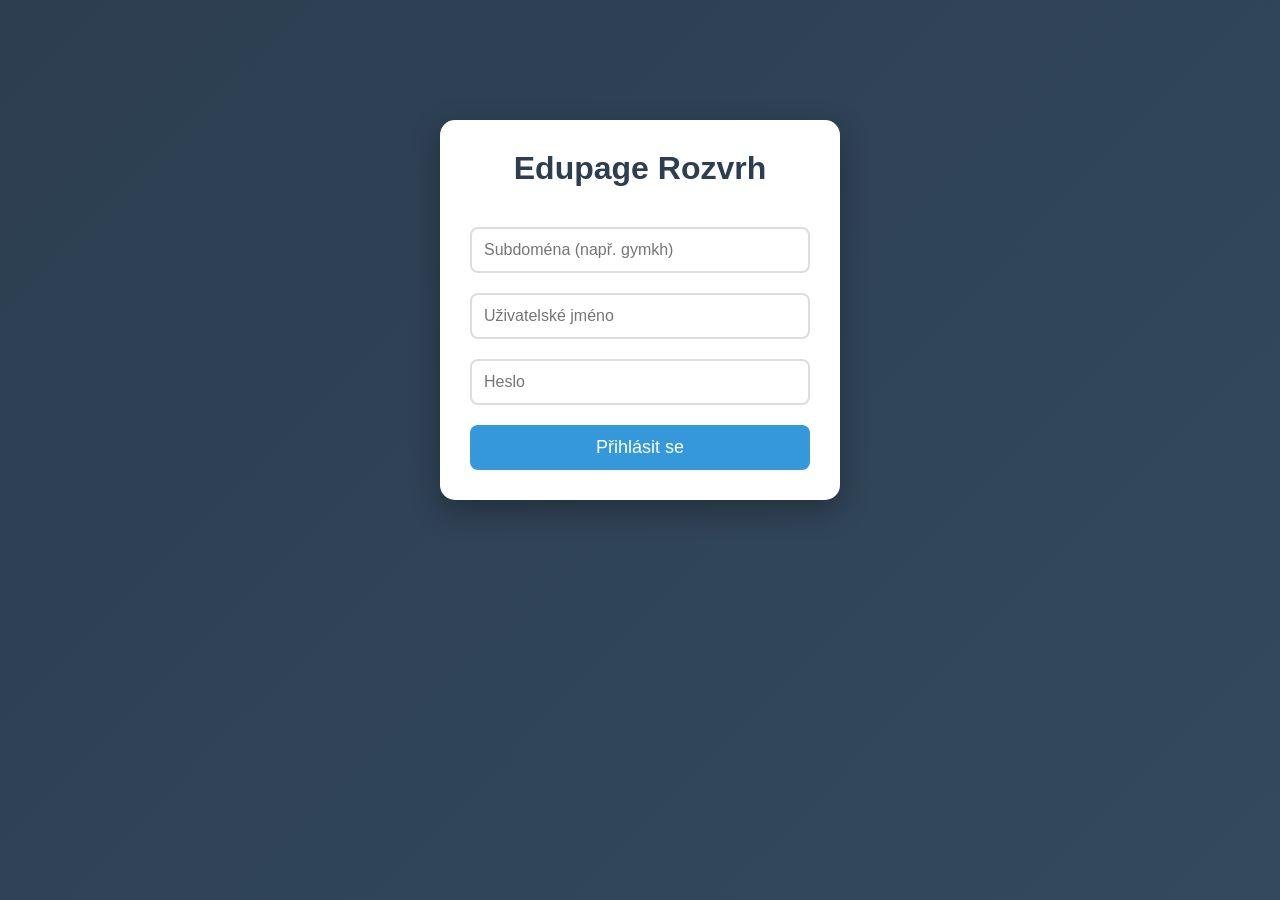
==== index.html @ d4b9e9af "Add files via upload" ====
<!DOCTYPE html>
<html lang="cs">
<head>
    <meta charset="UTF-8">
    <meta name="viewport" content="width=device-width, initial-scale=1.0">
    <title>Edupage Rozvrh</title>
    <style>
        * {
            margin: 0;
            padding: 0;
            box-sizing: border-box;
        }

        body {
            font-family: Arial, sans-serif;
            background: linear-gradient(135deg, #2c3e50, #34495e);
            min-height: 100vh;
            padding: 20px;
        }

        .container {
            max-width: 1200px;
            margin: 0 auto;
        }

        .login-box, .content {
            background: white;
            border-radius: 15px;
            padding: 30px;
            box-shadow: 0 10px 30px rgba(0,0,0,0.3);
        }

        .login-box {
            max-width: 400px;
            margin: 100px auto;
        }

        .login-box h1 {
            text-align: center;
            margin-bottom: 30px;
            color: #2c3e50;
        }

        input {
            width: 100%;
            padding: 12px;
            margin: 10px 0;
            border: 2px solid #ddd;
            border-radius: 8px;
            font-size: 16px;
        }

        button {
            width: 100%;
            padding: 12px;
            background: #3498db;
            color: white;
            border: none;
            border-radius: 8px;
            font-size: 18px;
            cursor: pointer;
            margin-top: 10px;
        }

        button:hover {
            background: #2980b9;
        }

        .header {
            background: white;
            padding: 20px;
            border-radius: 15px;
            margin-bottom: 20px;
            display: flex;
            justify-content: space-between;
            align-items: center;
        }

        .header h1 {
            color: #2c3e50;
        }

        .logout-btn {
            width: auto;
            padding: 10px 20px;
            background: #e74c3c;
        }

        .logout-btn:hover {
            background: #c0392b;
        }

        .lessons-container {
            background: #fff9e6;
            padding: 30px;
            border-radius: 15px;
            margin-bottom: 20px;
        }

        .lessons-grid {
            display: grid;
            grid-template-columns: repeat(auto-fit, minmax(120px, 1fr));
            gap: 15px;
            margin-top: 20px;
        }

        .lesson-box {
            background: white;
            border: 4px solid #000;
            border-radius: 10px;
            padding: 15px;
            text-align: center;
            cursor: pointer;
            transition: transform 0.2s;
        }

        .lesson-box:hover {
            transform: scale(1.05);
        }

        .lesson-number {
            font-size: 48px;
            font-weight: bold;
            color: #f39c12;
        }

        .lesson-name {
            font-size: 14px;
            color: #2c3e50;
            margin-top: 5px;
            font-weight: bold;
        }

        .lesson-room {
            font-size: 12px;
            color: #7f8c8d;
            margin-top: 3px;
        }

        .current-next {
            display: grid;
            grid-template-columns: 1fr 1fr;
            gap: 20px;
        }

        .current-box, .next-box {
            background: white;
            padding: 30px;
            border-radius: 15px;
            text-align: center;
        }

        .current-box {
            border: 4px solid #27ae60;
        }

        .next-box {
            border: 4px solid #3498db;
        }

        .current-box h2 {
            color: #27ae60;
        }

        .next-box h2 {
            color: #3498db;
        }

        .big-number {
            font-size: 80px;
            font-weight: bold;
            margin: 20px 0;
        }

        .current-box .big-number {
            color: #27ae60;
        }

        .next-box .big-number {
            color: #3498db;
        }

        .subject-name {
            font-size: 28px;
            font-weight: bold;
            color: #2c3e50;
            margin: 15px 0;
        }

        .subject-details {
            font-size: 16px;
            color: #7f8c8d;
            margin: 5px 0;
        }

        .hidden {
            display: none;
        }

        @media (max-width: 768px) {
            .current-next {
                grid-template-columns: 1fr;
            }
        }
    </style>
</head>
<body>
    <!-- Přihlášení -->
    <div id="loginBox" class="login-box">
        <h1>Edupage Rozvrh</h1>
        <input type="text" id="subdomain" placeholder="Subdoména (např. gymkh)">
        <input type="text" id="username" placeholder="Uživatelské jméno">
        <input type="password" id="password" placeholder="Heslo">
        <button onclick="login()">Přihlásit se</button>
    </div>

    <!-- Hlavní obsah -->
    <div id="content" class="container hidden">
        <div class="header">
            <div>
                <h1>Rozvrh hodin</h1>
                <p id="todayDate">DEN: </p>
            </div>
            <button class="logout-btn" onclick="logout()">Odhlásit se</button>
        </div>

        <div class="lessons-container">
            <h2>Hodiny</h2>
            <div class="lessons-grid" id="lessonsGrid"></div>
        </div>

        <div class="current-next">
            <div class="current-box">
                <h2>RN (Aktuální hodina)</h2>
                <div id="currentLesson"></div>
            </div>

            <div class="next-box">
                <h2>NEXT (Příští hodina)</h2>
                <div id="nextLesson"></div>
            </div>
        </div>
    </div>

    <script>
        // Simulovaná data - nahraď voláním API
        const mockData = {
            lessons: [
                { number: 1, subject: 'Matematika', room: 'A102', teacher: 'Mgr. Novák', time: '8:00-8:45' },
                { number: 2, subject: 'Čeština', room: 'B205', teacher: 'Mgr. Svobodová', time: '8:55-9:40' },
                { number: 3, subject: 'Angličtina', room: 'C101', teacher: 'Mgr. Smith', time: '9:50-10:35' },
                { number: 4, subject: 'Fyzika', room: 'F301', teacher: 'RNDr. Bílý', time: '10:45-11:30' },
                { number: 5, subject: 'Dějepis', room: 'D204', teacher: 'Mgr. Černá', time: '11:40-12:25' },
                { number: 6, subject: 'Tělocvik', room: 'Tělocvična', teacher: 'Mgr. Zelený', time: '12:35-13:20' },
                { number: 7, subject: 'Chemie', room: 'CH201', teacher: 'RNDr. Modrý', time: '13:30-14:15' },
                { number: 8, subject: '-', room: '-', teacher: '-', time: '14:25-15:10' }
            ],
            currentLessonIndex: 2, // Index 2 = 3. hodina
            nextLessonIndex: 3     // Index 3 = 4. hodina
        };

        function login() {
            const subdomain = document.getElementById('subdomain').value;
            const username = document.getElementById('username').value;
            const password = document.getElementById('password').value;

            if (!subdomain || !username || !password) {
                alert('Vyplň všechna pole!');
                return;
            }

            // Zde by bylo volání na Python API:
            // fetch('https://zacek.dev/api/edupage/login', {
            //     method: 'POST',
            //     headers: { 'Content-Type': 'application/json' },
            //     body: JSON.stringify({ subdomain, username, password })
            // })
            // .then(res => res.json())
            // .then(data => {
            //     if (data.success) {
            //         showContent(data);
            //     }
            // });

            // Simulace přihlášení
            setTimeout(() => {
                showContent(mockData);
            }, 500);
        }

        function showContent(data) {
            document.getElementById('loginBox').classList.add('hidden');
            document.getElementById('content').classList.remove('hidden');

            // Dnešní datum
            const today = new Date().toLocaleDateString('cs-CZ', { 
                weekday: 'long', 
                year: 'numeric', 
                month: 'long', 
                day: 'numeric' 
            });
            document.getElementById('todayDate').textContent = 'DEN: ' + today;

            // Vykreslení hodin
            const grid = document.getElementById('lessonsGrid');
            grid.innerHTML = '';
            data.lessons.forEach(lesson => {
                const box = document.createElement('div');
                box.className = 'lesson-box';
                box.innerHTML = `
                    <div class="lesson-number">${lesson.number}</div>
                    <div class="lesson-name">${lesson.subject}</div>
                    <div class="lesson-room">${lesson.room}</div>
                `;
                grid.appendChild(box);
            });

            // Aktuální hodina
            const current = data.lessons[data.currentLessonIndex];
            document.getElementById('currentLesson').innerHTML = `
                <div class="big-number">${current.number}</div>
                <div class="subject-name">${current.subject}</div>
                <div class="subject-details">${current.teacher}</div>
                <div class="subject-details">Učebna: ${current.room}</div>
                <div class="subject-details">${current.time}</div>
            `;

            // Příští hodina
            const next = data.lessons[data.nextLessonIndex];
            document.getElementById('nextLesson').innerHTML = `
                <div class="big-number">${next.number}</div>
                <div class="subject-name">${next.subject}</div>
                <div class="subject-details">${next.teacher}</div>
                <div class="subject-details">Učebna: ${next.room}</div>
                <div class="subject-details">${next.time}</div>
            `;
        }

        function logout() {
            document.getElementById('loginBox').classList.remove('hidden');
            document.getElementById('content').classList.add('hidden');
            document.getElementById('subdomain').value = '';
            document.getElementById('username').value = '';
            document.getElementById('password').value = '';
        }
    </script>
</body>
</html>
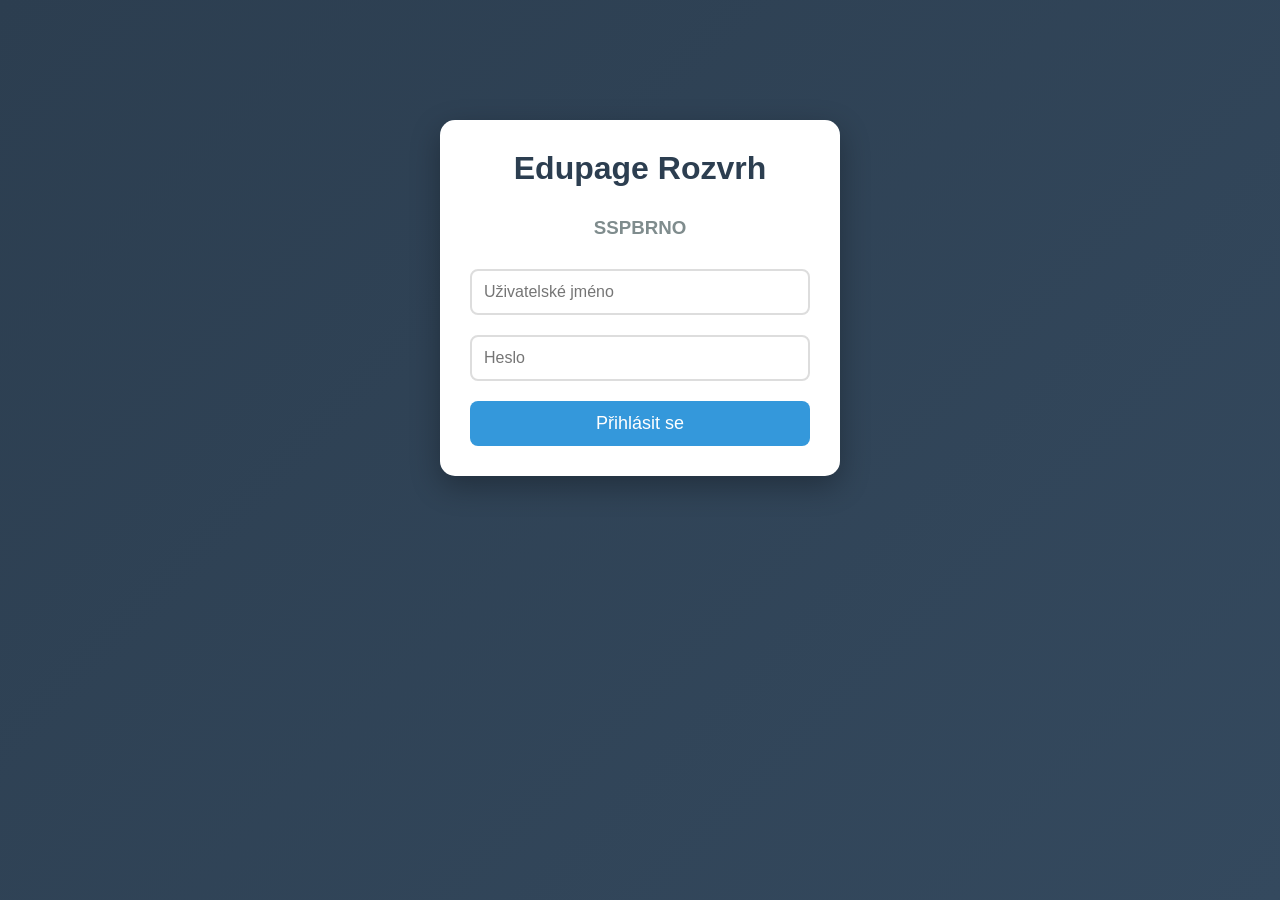
==== commit 75efb7a0: "Add files via upload" ====
--- a/index.html
+++ b/index.html
@@ -208,7 +208,7 @@
     <!-- Přihlášení -->
     <div id="loginBox" class="login-box">
         <h1>Edupage Rozvrh</h1>
-        <input type="text" id="subdomain" placeholder="Subdoména (např. gymkh)">
+        <h3 style="text-align: center; color: #7f8c8d; margin-bottom: 20px;">SSPBRNO</h3>
         <input type="text" id="username" placeholder="Uživatelské jméno">
         <input type="password" id="password" placeholder="Heslo">
         <button onclick="login()">Přihlásit se</button>
@@ -260,11 +260,11 @@
         };
 
         function login() {
-            const subdomain = document.getElementById('subdomain').value;
+            const subdomain = 'sspbrno';
             const username = document.getElementById('username').value;
             const password = document.getElementById('password').value;
 
-            if (!subdomain || !username || !password) {
+            if (!username || !password) {
                 alert('Vyplň všechna pole!');
                 return;
             }
@@ -339,7 +339,6 @@
         function logout() {
             document.getElementById('loginBox').classList.remove('hidden');
             document.getElementById('content').classList.add('hidden');
-            document.getElementById('subdomain').value = '';
             document.getElementById('username').value = '';
             document.getElementById('password').value = '';
         }
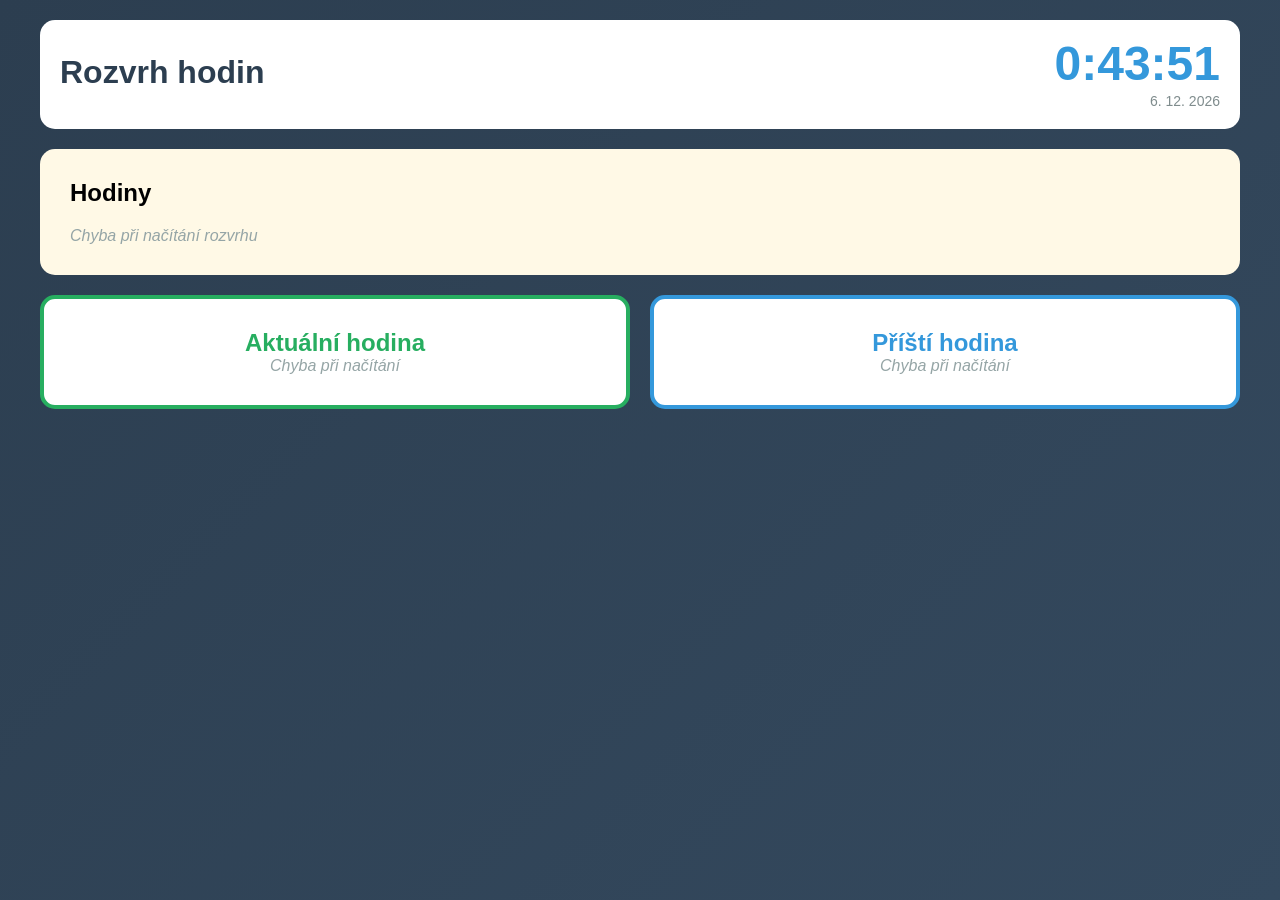
==== commit e4181b04: "Add files via upload" ====
--- a/index.html
+++ b/index.html
@@ -23,49 +23,6 @@
             margin: 0 auto;
         }
 
-        .login-box, .content {
-            background: white;
-            border-radius: 15px;
-            padding: 30px;
-            box-shadow: 0 10px 30px rgba(0,0,0,0.3);
-        }
-
-        .login-box {
-            max-width: 400px;
-            margin: 100px auto;
-        }
-
-        .login-box h1 {
-            text-align: center;
-            margin-bottom: 30px;
-            color: #2c3e50;
-        }
-
-        input {
-            width: 100%;
-            padding: 12px;
-            margin: 10px 0;
-            border: 2px solid #ddd;
-            border-radius: 8px;
-            font-size: 16px;
-        }
-
-        button {
-            width: 100%;
-            padding: 12px;
-            background: #3498db;
-            color: white;
-            border: none;
-            border-radius: 8px;
-            font-size: 18px;
-            cursor: pointer;
-            margin-top: 10px;
-        }
-
-        button:hover {
-            background: #2980b9;
-        }
-
         .header {
             background: white;
             padding: 20px;
@@ -76,18 +33,31 @@
             align-items: center;
         }
 
-        .header h1 {
+        .header-left h1 {
             color: #2c3e50;
-        }
-
-        .logout-btn {
-            width: auto;
-            padding: 10px 20px;
-            background: #e74c3c;
-        }
-
-        .logout-btn:hover {
-            background: #c0392b;
+            margin-bottom: 5px;
+        }
+
+        .header-left p {
+            color: #7f8c8d;
+            font-size: 16px;
+        }
+
+        .header-right {
+            text-align: right;
+        }
+
+        .current-time {
+            font-size: 48px;
+            font-weight: bold;
+            color: #3498db;
+            line-height: 1;
+        }
+
+        .current-date-small {
+            font-size: 14px;
+            color: #7f8c8d;
+            margin-top: 5px;
         }
 
         .lessons-container {
@@ -118,6 +88,16 @@
             transform: scale(1.05);
         }
 
+        .lesson-box.current {
+            border-color: #27ae60;
+            background: #e8f8f5;
+        }
+
+        .lesson-box.next {
+            border-color: #3498db;
+            background: #ebf5fb;
+        }
+
         .lesson-number {
             font-size: 48px;
             font-weight: bold;
@@ -193,120 +173,173 @@
             margin: 5px 0;
         }
 
-        .hidden {
-            display: none;
+        .no-lesson {
+            color: #95a5a6;
+            font-style: italic;
+        }
+
+        .loading {
+            text-align: center;
+            padding: 20px;
+            color: #7f8c8d;
         }
 
         @media (max-width: 768px) {
             .current-next {
                 grid-template-columns: 1fr;
             }
+            .header {
+                flex-direction: column;
+                text-align: center;
+            }
+            .header-right {
+                margin-top: 15px;
+                text-align: center;
+            }
         }
     </style>
 </head>
 <body>
-    <!-- Přihlášení -->
-    <div id="loginBox" class="login-box">
-        <h1>Edupage Rozvrh</h1>
-        <h3 style="text-align: center; color: #7f8c8d; margin-bottom: 20px;">SSPBRNO</h3>
-        <input type="text" id="username" placeholder="Uživatelské jméno">
-        <input type="password" id="password" placeholder="Heslo">
-        <button onclick="login()">Přihlásit se</button>
-    </div>
-
-    <!-- Hlavní obsah -->
-    <div id="content" class="container hidden">
+    <div id="content" class="container">
         <div class="header">
-            <div>
+            <div class="header-left">
                 <h1>Rozvrh hodin</h1>
-                <p id="todayDate">DEN: </p>
-            </div>
-            <button class="logout-btn" onclick="logout()">Odhlásit se</button>
+                <p id="todayDate"></p>
+            </div>
+            <div class="header-right">
+                <div class="current-time" id="currentTime">00:00:00</div>
+                <div class="current-date-small" id="currentDateSmall"></div>
+            </div>
         </div>
 
         <div class="lessons-container">
             <h2>Hodiny</h2>
-            <div class="lessons-grid" id="lessonsGrid"></div>
+            <div class="lessons-grid" id="lessonsGrid">
+                <div class="loading">Načítání rozvrhu...</div>
+            </div>
         </div>
 
         <div class="current-next">
             <div class="current-box">
-                <h2>RN (Aktuální hodina)</h2>
-                <div id="currentLesson"></div>
+                <h2>Aktuální hodina</h2>
+                <div id="currentLesson">
+                    <div class="loading">Načítání...</div>
+                </div>
             </div>
 
             <div class="next-box">
-                <h2>NEXT (Příští hodina)</h2>
-                <div id="nextLesson"></div>
+                <h2>Příští hodina</h2>
+                <div id="nextLesson">
+                    <div class="loading">Načítání...</div>
+                </div>
             </div>
         </div>
     </div>
 
     <script>
-        // Simulovaná data - nahraď voláním API
-        const mockData = {
-            lessons: [
-                { number: 1, subject: 'Matematika', room: 'A102', teacher: 'Mgr. Novák', time: '8:00-8:45' },
-                { number: 2, subject: 'Čeština', room: 'B205', teacher: 'Mgr. Svobodová', time: '8:55-9:40' },
-                { number: 3, subject: 'Angličtina', room: 'C101', teacher: 'Mgr. Smith', time: '9:50-10:35' },
-                { number: 4, subject: 'Fyzika', room: 'F301', teacher: 'RNDr. Bílý', time: '10:45-11:30' },
-                { number: 5, subject: 'Dějepis', room: 'D204', teacher: 'Mgr. Černá', time: '11:40-12:25' },
-                { number: 6, subject: 'Tělocvik', room: 'Tělocvična', teacher: 'Mgr. Zelený', time: '12:35-13:20' },
-                { number: 7, subject: 'Chemie', room: 'CH201', teacher: 'RNDr. Modrý', time: '13:30-14:15' },
-                { number: 8, subject: '-', room: '-', teacher: '-', time: '14:25-15:10' }
-            ],
-            currentLessonIndex: 2, // Index 2 = 3. hodina
-            nextLessonIndex: 3     // Index 3 = 4. hodina
-        };
-
-        function login() {
-            const subdomain = 'sspbrno';
-            const username = document.getElementById('username').value;
-            const password = document.getElementById('password').value;
-
-            if (!username || !password) {
-                alert('Vyplň všechna pole!');
-                return;
-            }
-
-            // Zde by bylo volání na Python API:
-            // fetch('https://zacek.dev/api/edupage/login', {
-            //     method: 'POST',
-            //     headers: { 'Content-Type': 'application/json' },
-            //     body: JSON.stringify({ subdomain, username, password })
-            // })
-            // .then(res => res.json())
-            // .then(data => {
-            //     if (data.success) {
-            //         showContent(data);
-            //     }
-            // });
-
-            // Simulace přihlášení
-            setTimeout(() => {
-                showContent(mockData);
-            }, 500);
-        }
-
-        function showContent(data) {
-            document.getElementById('loginBox').classList.add('hidden');
-            document.getElementById('content').classList.remove('hidden');
-
-            // Dnešní datum
-            const today = new Date().toLocaleDateString('cs-CZ', { 
+        // Globální proměnná pro rozvrh načtený z API
+        let weekSchedule = {};
+
+        // Načtení rozvrhu z API
+        async function loadSchedule() {
+            try {
+                const response = await fetch('/api/rozvrh');
+                if (!response.ok) {
+                    throw new Error('Chyba při načítání rozvrhu');
+                }
+                weekSchedule = await response.json();
+                console.log('Rozvrh načten:', weekSchedule);
+                showContent();
+            } catch (error) {
+                console.error('Chyba:', error);
+                document.getElementById('lessonsGrid').innerHTML = 
+                    '<p class="no-lesson">Chyba při načítání rozvrhu</p>';
+                document.getElementById('currentLesson').innerHTML = 
+                    '<p class="no-lesson">Chyba při načítání</p>';
+                document.getElementById('nextLesson').innerHTML = 
+                    '<p class="no-lesson">Chyba při načítání</p>';
+            }
+        }
+
+        function parseTime(timeStr) {
+            const [hours, minutes] = timeStr.split(':').map(Number);
+            return hours * 60 + minutes;
+        }
+
+        function getCurrentAndNextLesson(lessons) {
+            const now = new Date();
+            const currentMinutes = now.getHours() * 60 + now.getMinutes();
+
+            let currentIndex = -1;
+            let nextIndex = -1;
+
+            for (let i = 0; i < lessons.length; i++) {
+                const [startTime, endTime] = lessons[i].time.split('-');
+                const startMinutes = parseTime(startTime);
+                const endMinutes = parseTime(endTime);
+
+                if (currentMinutes >= startMinutes && currentMinutes < endMinutes) {
+                    currentIndex = i;
+                    nextIndex = i + 1 < lessons.length ? i + 1 : -1;
+                    break;
+                } else if (currentMinutes < startMinutes) {
+                    nextIndex = i;
+                    break;
+                }
+            }
+
+            return { currentIndex, nextIndex };
+        }
+
+        function updateClock() {
+            const now = new Date();
+            const timeStr = now.toLocaleTimeString('cs-CZ');
+            const dateStr = now.toLocaleDateString('cs-CZ', { 
+                day: 'numeric',
+                month: 'numeric',
+                year: 'numeric'
+            });
+
+            document.getElementById('currentTime').textContent = timeStr;
+            document.getElementById('currentDateSmall').textContent = dateStr;
+        }
+
+        function showContent() {
+            const now = new Date();
+            const dayOfWeek = now.getDay();
+            
+            const today = now.toLocaleDateString('cs-CZ', { 
                 weekday: 'long', 
                 year: 'numeric', 
                 month: 'long', 
                 day: 'numeric' 
             });
-            document.getElementById('todayDate').textContent = 'DEN: ' + today;
-
-            // Vykreslení hodin
+            document.getElementById('todayDate').textContent = today;
+
+            // Získání rozvrhu pro aktuální den
+            const lessons = weekSchedule[dayOfWeek] || [];
+
+            if (lessons.length === 0) {
+                document.getElementById('lessonsGrid').innerHTML = 
+                    '<p class="no-lesson">Dnes nejsou žádné hodiny</p>';
+                document.getElementById('currentLesson').innerHTML = 
+                    '<p class="no-lesson">Žádná hodina</p>';
+                document.getElementById('nextLesson').innerHTML = 
+                    '<p class="no-lesson">Žádná hodina</p>';
+                return;
+            }
+
+            const { currentIndex, nextIndex } = getCurrentAndNextLesson(lessons);
+
+            // Zobrazení všech hodin
             const grid = document.getElementById('lessonsGrid');
             grid.innerHTML = '';
-            data.lessons.forEach(lesson => {
+            lessons.forEach((lesson, index) => {
                 const box = document.createElement('div');
                 box.className = 'lesson-box';
+                if (index === currentIndex) box.classList.add('current');
+                if (index === nextIndex) box.classList.add('next');
+                
                 box.innerHTML = `
                     <div class="lesson-number">${lesson.number}</div>
                     <div class="lesson-name">${lesson.subject}</div>
@@ -316,32 +349,42 @@
             });
 
             // Aktuální hodina
-            const current = data.lessons[data.currentLessonIndex];
-            document.getElementById('currentLesson').innerHTML = `
-                <div class="big-number">${current.number}</div>
-                <div class="subject-name">${current.subject}</div>
-                <div class="subject-details">${current.teacher}</div>
-                <div class="subject-details">Učebna: ${current.room}</div>
-                <div class="subject-details">${current.time}</div>
-            `;
+            if (currentIndex >= 0) {
+                const current = lessons[currentIndex];
+                document.getElementById('currentLesson').innerHTML = `
+                    <div class="big-number">${current.number}</div>
+                    <div class="subject-name">${current.subject}</div>
+                    <div class="subject-details">${current.teacher}</div>
+                    <div class="subject-details">Učebna: ${current.room}</div>
+                    <div class="subject-details">${current.time}</div>
+                `;
+            } else {
+                document.getElementById('currentLesson').innerHTML = 
+                    '<p class="no-lesson">Žádná probíhající hodina</p>';
+            }
 
             // Příští hodina
-            const next = data.lessons[data.nextLessonIndex];
-            document.getElementById('nextLesson').innerHTML = `
-                <div class="big-number">${next.number}</div>
-                <div class="subject-name">${next.subject}</div>
-                <div class="subject-details">${next.teacher}</div>
-                <div class="subject-details">Učebna: ${next.room}</div>
-                <div class="subject-details">${next.time}</div>
-            `;
-        }
-
-        function logout() {
-            document.getElementById('loginBox').classList.remove('hidden');
-            document.getElementById('content').classList.add('hidden');
-            document.getElementById('username').value = '';
-            document.getElementById('password').value = '';
-        }
+            if (nextIndex >= 0) {
+                const next = lessons[nextIndex];
+                document.getElementById('nextLesson').innerHTML = `
+                    <div class="big-number">${next.number}</div>
+                    <div class="subject-name">${next.subject}</div>
+                    <div class="subject-details">${next.teacher}</div>
+                    <div class="subject-details">Učebna: ${next.room}</div>
+                    <div class="subject-details">${next.time}</div>
+                `;
+            } else {
+                document.getElementById('nextLesson').innerHTML = 
+                    '<p class="no-lesson">Žádná další hodina</p>';
+            }
+        }
+
+        // Inicializace
+        updateClock();
+        loadSchedule();
+        
+        setInterval(updateClock, 1000);
+        setInterval(showContent, 60000);
     </script>
 </body>
 </html>
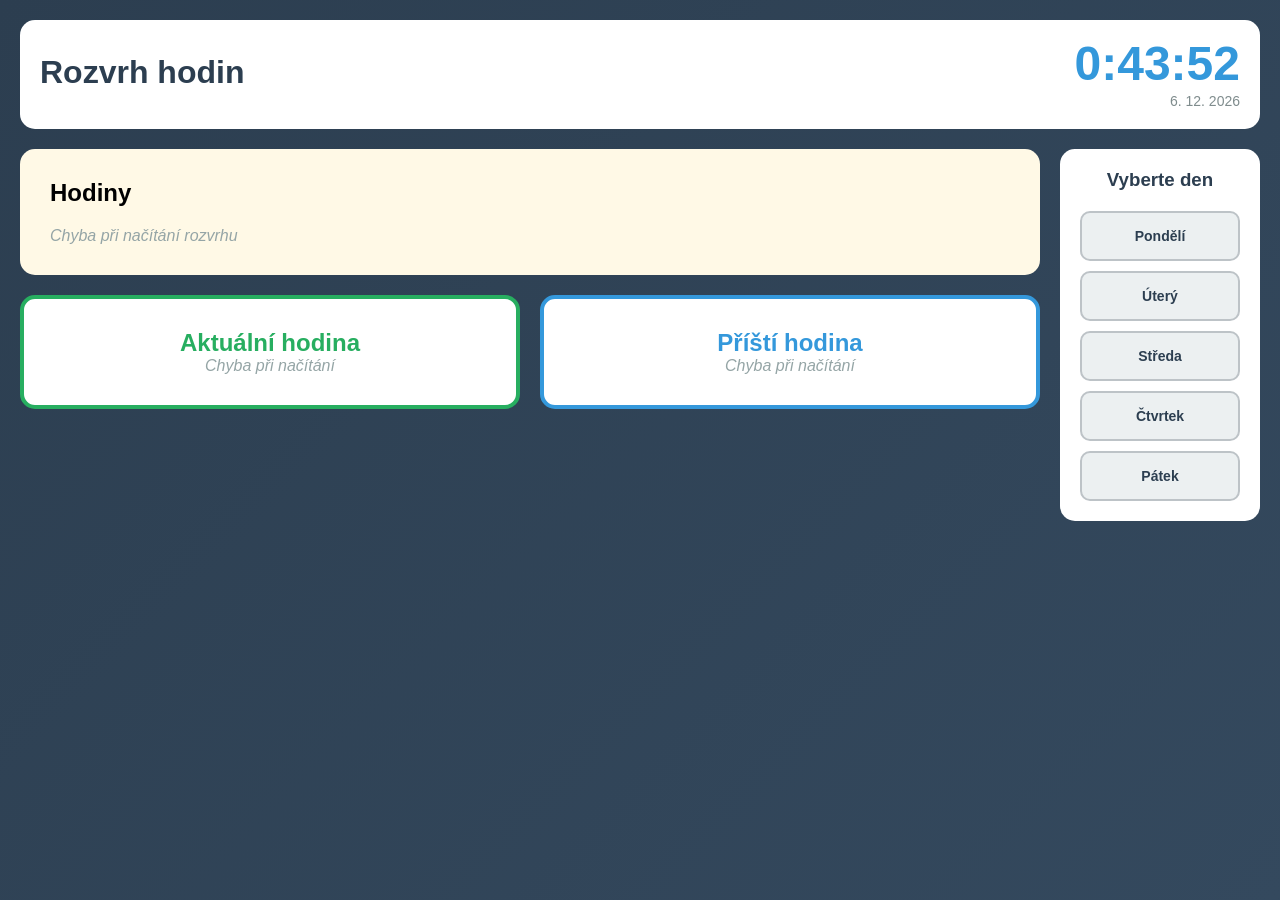
==== commit fcdd6a6e: "Add files via upload" ====
--- a/index.html
+++ b/index.html
@@ -19,7 +19,7 @@
         }
 
         .container {
-            max-width: 1200px;
+            max-width: 1400px;
             margin: 0 auto;
         }
 
@@ -60,11 +60,22 @@
             margin-top: 5px;
         }
 
+        .main-content {
+            display: grid;
+            grid-template-columns: 1fr 200px;
+            gap: 20px;
+        }
+
+        .left-column {
+            display: flex;
+            flex-direction: column;
+            gap: 20px;
+        }
+
         .lessons-container {
             background: #fff9e6;
             padding: 30px;
             border-radius: 15px;
-            margin-bottom: 20px;
         }
 
         .lessons-grid {
@@ -182,6 +193,64 @@
             text-align: center;
             padding: 20px;
             color: #7f8c8d;
+        }
+
+        .day-selector {
+            background: white;
+            padding: 20px;
+            border-radius: 15px;
+            display: flex;
+            flex-direction: column;
+            gap: 10px;
+        }
+
+        .day-selector h3 {
+            color: #2c3e50;
+            margin-bottom: 10px;
+            text-align: center;
+        }
+
+        .day-button {
+            background: #ecf0f1;
+            border: 2px solid #bdc3c7;
+            border-radius: 10px;
+            padding: 15px;
+            font-size: 14px;
+            font-weight: bold;
+            color: #2c3e50;
+            cursor: pointer;
+            transition: all 0.2s;
+            text-align: center;
+        }
+
+        .day-button:hover {
+            background: #d5dbdb;
+            transform: scale(1.02);
+        }
+
+        .day-button.active {
+            background: #3498db;
+            color: white;
+            border-color: #2980b9;
+        }
+
+        .day-button.today {
+            border-color: #27ae60;
+            border-width: 3px;
+        }
+
+        @media (max-width: 968px) {
+            .main-content {
+                grid-template-columns: 1fr;
+            }
+            .day-selector {
+                flex-direction: row;
+                flex-wrap: wrap;
+            }
+            .day-button {
+                flex: 1;
+                min-width: 100px;
+            }
         }
 
         @media (max-width: 768px) {
@@ -212,35 +281,48 @@
             </div>
         </div>
 
-        <div class="lessons-container">
-            <h2>Hodiny</h2>
-            <div class="lessons-grid" id="lessonsGrid">
-                <div class="loading">Načítání rozvrhu...</div>
-            </div>
-        </div>
-
-        <div class="current-next">
-            <div class="current-box">
-                <h2>Aktuální hodina</h2>
-                <div id="currentLesson">
-                    <div class="loading">Načítání...</div>
+        <div class="main-content">
+            <div class="left-column">
+                <div class="lessons-container">
+                    <h2>Hodiny</h2>
+                    <div class="lessons-grid" id="lessonsGrid">
+                        <div class="loading">Načítání rozvrhu...</div>
+                    </div>
+                </div>
+
+                <div class="current-next">
+                    <div class="current-box">
+                        <h2>Aktuální hodina</h2>
+                        <div id="currentLesson">
+                            <div class="loading">Načítání...</div>
+                        </div>
+                    </div>
+
+                    <div class="next-box">
+                        <h2>Příští hodina</h2>
+                        <div id="nextLesson">
+                            <div class="loading">Načítání...</div>
+                        </div>
+                    </div>
                 </div>
             </div>
 
-            <div class="next-box">
-                <h2>Příští hodina</h2>
-                <div id="nextLesson">
-                    <div class="loading">Načítání...</div>
-                </div>
+            <div class="day-selector">
+                <h3>Vyberte den</h3>
+                <button class="day-button" data-day="1">Pondělí</button>
+                <button class="day-button" data-day="2">Úterý</button>
+                <button class="day-button" data-day="3">Středa</button>
+                <button class="day-button" data-day="4">Čtvrtek</button>
+                <button class="day-button" data-day="5">Pátek</button>
             </div>
         </div>
     </div>
 
     <script>
-        // Globální proměnná pro rozvrh načtený z API
         let weekSchedule = {};
-
-        // Načtení rozvrhu z API
+        let selectedDay = new Date().getDay(); // dneska
+
+        // API
         async function loadSchedule() {
             try {
                 const response = await fetch('/api/rozvrh');
@@ -249,6 +331,7 @@
                 }
                 weekSchedule = await response.json();
                 console.log('Rozvrh načten:', weekSchedule);
+                initDayButtons();
                 showContent();
             } catch (error) {
                 console.error('Chyba:', error);
@@ -261,6 +344,39 @@
             }
         }
 
+        function initDayButtons() {
+            const buttons = document.querySelectorAll('.day-button');
+            const today = new Date().getDay();
+            
+            buttons.forEach(button => {
+                const day = parseInt(button.dataset.day);
+                
+                if (day === today) {
+                    button.classList.add('today');
+                }
+                
+                button.addEventListener('click', () => {
+                    selectedDay = day;
+                    updateActiveButton();
+                    showContent();
+                });
+            });
+            
+            updateActiveButton();
+        }
+
+        function updateActiveButton() {
+            const buttons = document.querySelectorAll('.day-button');
+            buttons.forEach(button => {
+                const day = parseInt(button.dataset.day);
+                if (day === selectedDay) {
+                    button.classList.add('active');
+                } else {
+                    button.classList.remove('active');
+                }
+            });
+        }
+
         function parseTime(timeStr) {
             const [hours, minutes] = timeStr.split(':').map(Number);
             return hours * 60 + minutes;
@@ -306,32 +422,46 @@
 
         function showContent() {
             const now = new Date();
-            const dayOfWeek = now.getDay();
+            const realDayOfWeek = now.getDay();
             
+            const dayNames = ['neděle', 'pondělí', 'úterý', 'středa', 'čtvrtek', 'pátek', 'sobota'];
+            const selectedDayName = dayNames[selectedDay];
+            
+            // vyber si
             const today = now.toLocaleDateString('cs-CZ', { 
-                weekday: 'long', 
                 year: 'numeric', 
                 month: 'long', 
                 day: 'numeric' 
             });
-            document.getElementById('todayDate').textContent = today;
-
-            // Získání rozvrhu pro aktuální den
-            const lessons = weekSchedule[dayOfWeek] || [];
+            
+            if (selectedDay === realDayOfWeek) {
+                document.getElementById('todayDate').textContent = `${selectedDayName} - dnes`;
+            } else {
+                document.getElementById('todayDate').textContent = `${selectedDayName.charAt(0).toUpperCase() + selectedDayName.slice(1)}`;
+            }
+
+            // denni rozvrh
+            const lessons = weekSchedule[selectedDay] || [];
 
             if (lessons.length === 0) {
                 document.getElementById('lessonsGrid').innerHTML = 
-                    '<p class="no-lesson">Dnes nejsou žádné hodiny</p>';
+                    '<p class="no-lesson">Tento den nejsou žádné hodiny</p>';
                 document.getElementById('currentLesson').innerHTML = 
                     '<p class="no-lesson">Žádná hodina</p>';
                 document.getElementById('nextLesson').innerHTML = 
                     '<p class="no-lesson">Žádná hodina</p>';
                 return;
             }
-
-            const { currentIndex, nextIndex } = getCurrentAndNextLesson(lessons);
-
-            // Zobrazení všech hodin
+            let currentIndex = -1;
+            let nextIndex = -1;
+            
+            if (selectedDay === realDayOfWeek) {
+                const result = getCurrentAndNextLesson(lessons);
+                currentIndex = result.currentIndex;
+                nextIndex = result.nextIndex;
+            }
+
+            // Všechny hodiny
             const grid = document.getElementById('lessonsGrid');
             grid.innerHTML = '';
             lessons.forEach((lesson, index) => {
@@ -348,8 +478,8 @@
                 grid.appendChild(box);
             });
 
-            // Aktuální hodina
-            if (currentIndex >= 0) {
+            // RN
+            if (selectedDay === realDayOfWeek && currentIndex >= 0) {
                 const current = lessons[currentIndex];
                 document.getElementById('currentLesson').innerHTML = `
                     <div class="big-number">${current.number}</div>
@@ -363,8 +493,8 @@
                     '<p class="no-lesson">Žádná probíhající hodina</p>';
             }
 
-            // Příští hodina
-            if (nextIndex >= 0) {
+            // next
+            if (selectedDay === realDayOfWeek && nextIndex >= 0) {
                 const next = lessons[nextIndex];
                 document.getElementById('nextLesson').innerHTML = `
                     <div class="big-number">${next.number}</div>
@@ -379,7 +509,6 @@
             }
         }
 
-        // Inicializace
         updateClock();
         loadSchedule();
         
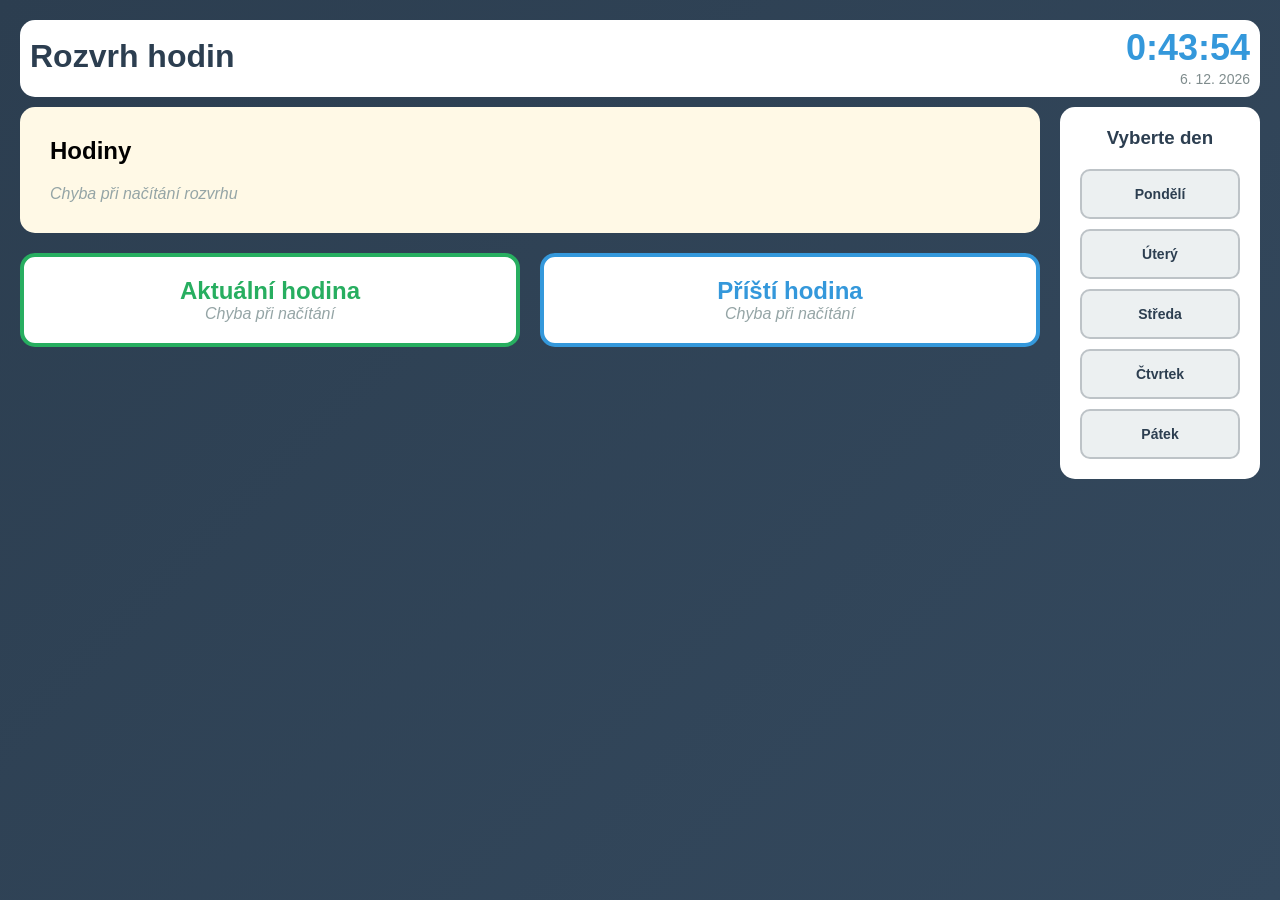
==== commit af115135: "Add files via upload" ====
--- a/index.html
+++ b/index.html
@@ -25,9 +25,10 @@
 
         .header {
             background: white;
-            padding: 20px;
+            padding: 10px;
             border-radius: 15px;
-            margin-bottom: 20px;
+            margin-top: 0px;
+            margin-bottom: 10px;
             display: flex;
             justify-content: space-between;
             align-items: center;
@@ -48,7 +49,7 @@
         }
 
         .current-time {
-            font-size: 48px;
+            font-size: 36px;
             font-weight: bold;
             color: #3498db;
             line-height: 1;
@@ -136,7 +137,7 @@
 
         .current-box, .next-box {
             background: white;
-            padding: 30px;
+            padding: 20px;
             border-radius: 15px;
             text-align: center;
         }
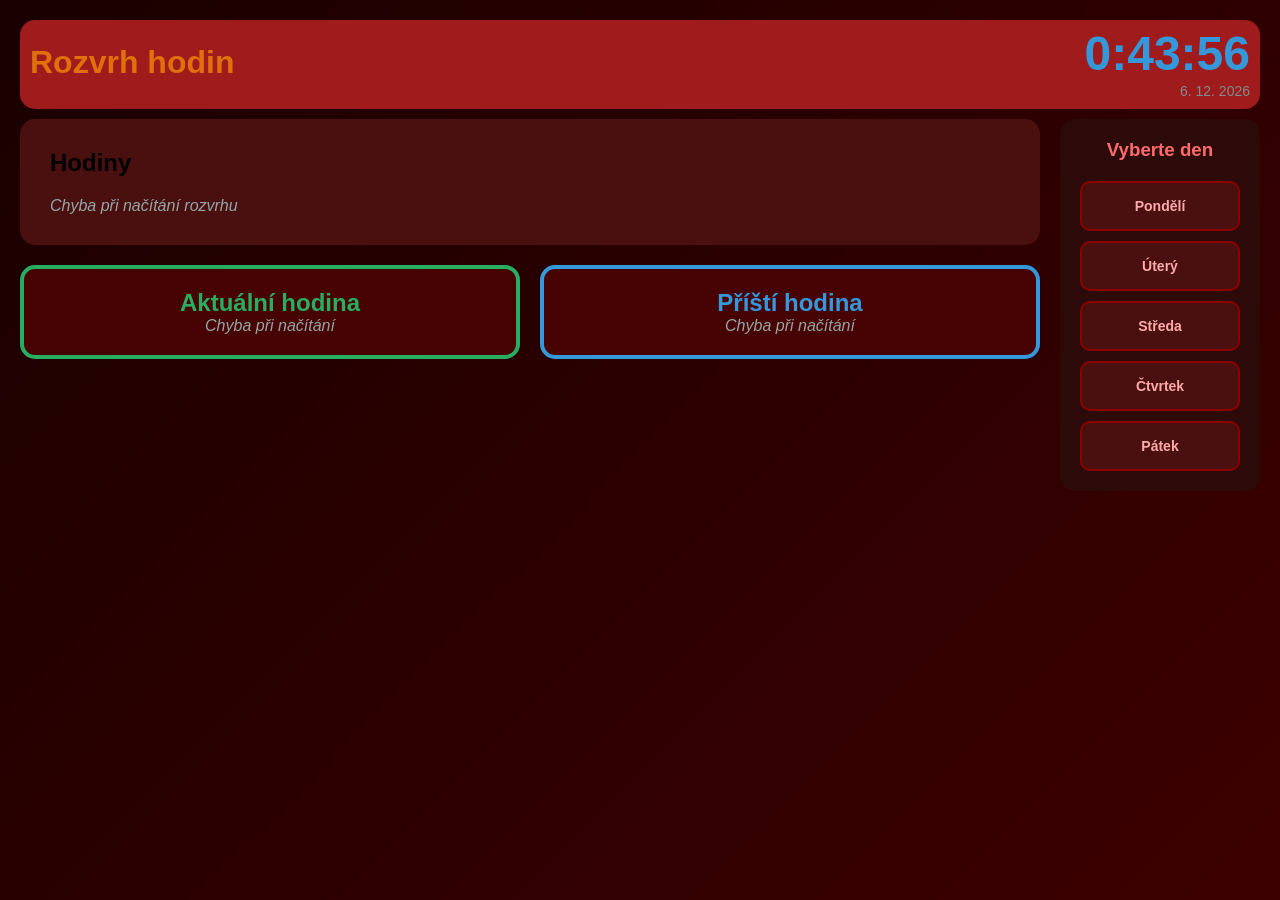
==== commit fcd6e2e9: "Add files via upload" ====
--- a/index.html
+++ b/index.html
@@ -13,7 +13,7 @@
 
         body {
             font-family: Arial, sans-serif;
-            background: linear-gradient(135deg, #2c3e50, #34495e);
+            background: linear-gradient(135deg, #1a0000, #3d0000);
             min-height: 100vh;
             padding: 20px;
         }
@@ -24,10 +24,9 @@
         }
 
         .header {
-            background: white;
+            background: rgb(160, 27, 27);
             padding: 10px;
             border-radius: 15px;
-            margin-top: 0px;
             margin-bottom: 10px;
             display: flex;
             justify-content: space-between;
@@ -35,7 +34,7 @@
         }
 
         .header-left h1 {
-            color: #2c3e50;
+            color: #e06f0c;
             margin-bottom: 5px;
         }
 
@@ -49,7 +48,7 @@
         }
 
         .current-time {
-            font-size: 36px;
+            font-size: 48px;
             font-weight: bold;
             color: #3498db;
             line-height: 1;
@@ -74,7 +73,7 @@
         }
 
         .lessons-container {
-            background: #fff9e6;
+            background: #4a1010;
             padding: 30px;
             border-radius: 15px;
         }
@@ -87,8 +86,8 @@
         }
 
         .lesson-box {
-            background: white;
-            border: 4px solid #000;
+            background: #2d0a0a;
+            border: 4px solid #8b0000;
             border-radius: 10px;
             padding: 15px;
             text-align: center;
@@ -101,31 +100,31 @@
         }
 
         .lesson-box.current {
-            border-color: #27ae60;
-            background: #e8f8f5;
+            border-color: #ff8800;
+            background: #3d1111;
         }
 
         .lesson-box.next {
-            border-color: #3498db;
-            background: #ebf5fb;
+            border-color: #000000;
+            background: #331010;
         }
 
         .lesson-number {
             font-size: 48px;
             font-weight: bold;
-            color: #f39c12;
+            color: #ff6b6b;
         }
 
         .lesson-name {
             font-size: 14px;
-            color: #2c3e50;
+            color: #ffaaaa;
             margin-top: 5px;
             font-weight: bold;
         }
 
         .lesson-room {
             font-size: 12px;
-            color: #7f8c8d;
+            color: #d4a5a5;
             margin-top: 3px;
         }
 
@@ -136,7 +135,7 @@
         }
 
         .current-box, .next-box {
-            background: white;
+            background: rgb(71, 3, 3);
             padding: 20px;
             border-radius: 15px;
             text-align: center;
@@ -197,7 +196,7 @@
         }
 
         .day-selector {
-            background: white;
+            background: #2d0a0a;
             padding: 20px;
             border-radius: 15px;
             display: flex;
@@ -206,37 +205,37 @@
         }
 
         .day-selector h3 {
-            color: #2c3e50;
+            color: #ff6b6b;
             margin-bottom: 10px;
             text-align: center;
         }
 
         .day-button {
-            background: #ecf0f1;
-            border: 2px solid #bdc3c7;
+            background: #4a1010;
+            border: 2px solid #8b0000;
             border-radius: 10px;
             padding: 15px;
             font-size: 14px;
             font-weight: bold;
-            color: #2c3e50;
+            color: #ffaaaa;
             cursor: pointer;
             transition: all 0.2s;
             text-align: center;
         }
 
         .day-button:hover {
-            background: #d5dbdb;
+            background: #5c1515;
             transform: scale(1.02);
         }
 
         .day-button.active {
-            background: #3498db;
+            background: #cc0000;
             color: white;
-            border-color: #2980b9;
+            border-color: #8b0000;
         }
 
         .day-button.today {
-            border-color: #27ae60;
+            border-color: #ff4444;
             border-width: 3px;
         }
 
@@ -321,7 +320,7 @@
 
     <script>
         let weekSchedule = {};
-        let selectedDay = new Date().getDay(); // dneska
+        let selectedDay = new Date().getDay(); // Aktuální den jako výchozí
 
         // API
         async function loadSchedule() {
@@ -352,10 +351,12 @@
             buttons.forEach(button => {
                 const day = parseInt(button.dataset.day);
                 
+                // Označení dnešního dne
                 if (day === today) {
                     button.classList.add('today');
                 }
                 
+                // Event listener pro kliknutí
                 button.addEventListener('click', () => {
                     selectedDay = day;
                     updateActiveButton();
@@ -428,7 +429,7 @@
             const dayNames = ['neděle', 'pondělí', 'úterý', 'středa', 'čtvrtek', 'pátek', 'sobota'];
             const selectedDayName = dayNames[selectedDay];
             
-            // vyber si
+            // Zobrazení vybraného dne
             const today = now.toLocaleDateString('cs-CZ', { 
                 year: 'numeric', 
                 month: 'long', 
@@ -436,12 +437,12 @@
             });
             
             if (selectedDay === realDayOfWeek) {
-                document.getElementById('todayDate').textContent = `${selectedDayName} - dnes`;
+                document.getElementById('todayDate').textContent = `${selectedDayName.charAt(0).toUpperCase() + selectedDayName.slice(1)} - dnes`;
             } else {
                 document.getElementById('todayDate').textContent = `${selectedDayName.charAt(0).toUpperCase() + selectedDayName.slice(1)}`;
             }
 
-            // denni rozvrh
+            // Bereme rozvrh pro vybraný den
             const lessons = weekSchedule[selectedDay] || [];
 
             if (lessons.length === 0) {
@@ -453,6 +454,8 @@
                     '<p class="no-lesson">Žádná hodina</p>';
                 return;
             }
+
+            // Pokud je vybraný den aktuální den, zjistíme aktuální a další hodinu
             let currentIndex = -1;
             let nextIndex = -1;
             
@@ -479,7 +482,7 @@
                 grid.appendChild(box);
             });
 
-            // RN
+            // Aktuální hodina (pouze pokud je vybraný dnešní den)
             if (selectedDay === realDayOfWeek && currentIndex >= 0) {
                 const current = lessons[currentIndex];
                 document.getElementById('currentLesson').innerHTML = `
@@ -494,7 +497,7 @@
                     '<p class="no-lesson">Žádná probíhající hodina</p>';
             }
 
-            // next
+            // Další hodina (pouze pokud je vybraný dnešní den)
             if (selectedDay === realDayOfWeek && nextIndex >= 0) {
                 const next = lessons[nextIndex];
                 document.getElementById('nextLesson').innerHTML = `
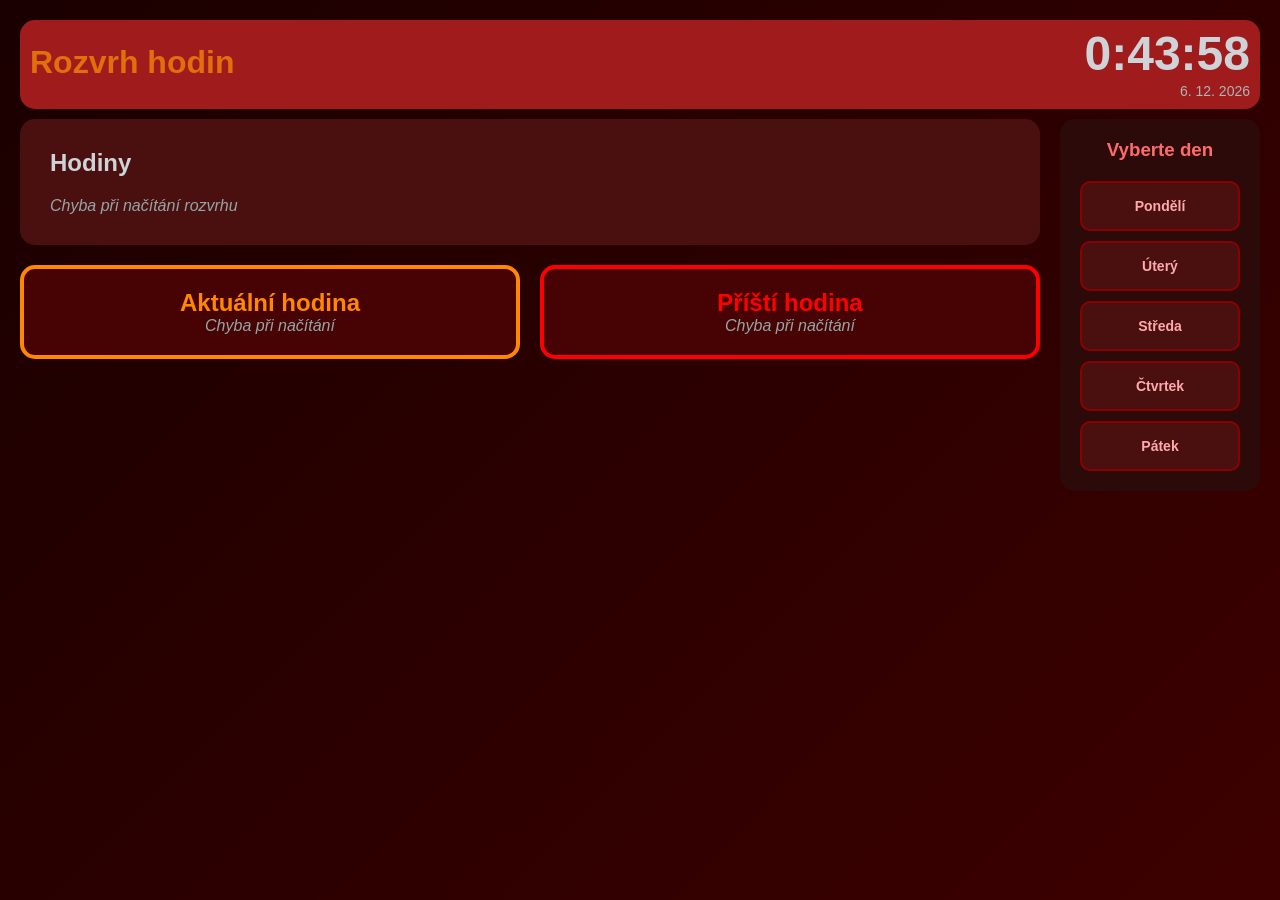
==== commit 55ae25e5: "Add files via upload" ====
--- a/index.html
+++ b/index.html
@@ -39,7 +39,7 @@
         }
 
         .header-left p {
-            color: #7f8c8d;
+            color: #abb5b6;
             font-size: 16px;
         }
 
@@ -50,13 +50,13 @@
         .current-time {
             font-size: 48px;
             font-weight: bold;
-            color: #3498db;
+            color: #ced3d8;
             line-height: 1;
         }
 
         .current-date-small {
             font-size: 14px;
-            color: #7f8c8d;
+            color: #abb5b6;
             margin-top: 5px;
         }
 
@@ -77,7 +77,9 @@
             padding: 30px;
             border-radius: 15px;
         }
-
+        .lessons-container h2 {
+            color: #ced3d8;
+        }
         .lessons-grid {
             display: grid;
             grid-template-columns: repeat(auto-fit, minmax(120px, 1fr));
@@ -105,7 +107,7 @@
         }
 
         .lesson-box.next {
-            border-color: #000000;
+            border-color: #ff0000;
             background: #331010;
         }
 
@@ -142,19 +144,19 @@
         }
 
         .current-box {
-            border: 4px solid #27ae60;
+            border: 4px solid #ff8800;
         }
 
         .next-box {
-            border: 4px solid #3498db;
+            border: 4px solid #ff0000;
         }
 
         .current-box h2 {
-            color: #27ae60;
+            color: #ff8800;
         }
 
         .next-box h2 {
-            color: #3498db;
+            color: #ff0000;
         }
 
         .big-number {
@@ -164,23 +166,23 @@
         }
 
         .current-box .big-number {
-            color: #27ae60;
+            color: #ff8800;
         }
 
         .next-box .big-number {
-            color: #3498db;
+            color: #ff0000;
         }
 
         .subject-name {
             font-size: 28px;
             font-weight: bold;
-            color: #2c3e50;
+            color: #ced3d8;
             margin: 15px 0;
         }
 
         .subject-details {
             font-size: 16px;
-            color: #7f8c8d;
+            color: #abb5b6;
             margin: 5px 0;
         }
 
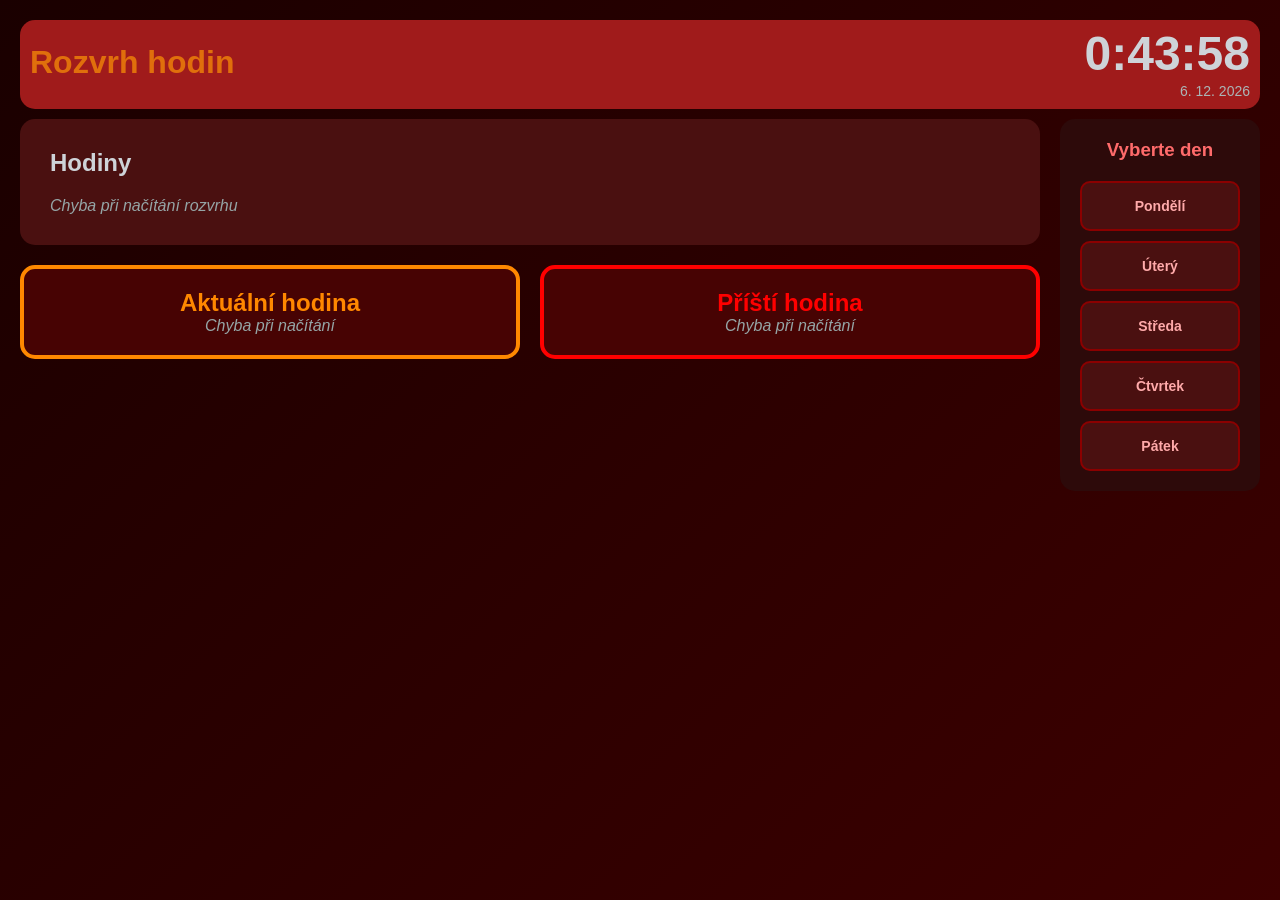
==== commit 0167291d: "Add files via upload" ====
--- a/index.html
+++ b/index.html
@@ -96,7 +96,7 @@
             cursor: pointer;
             transition: transform 0.2s;
         }
-
+        
         .lesson-box:hover {
             transform: scale(1.05);
         }
@@ -322,7 +322,7 @@
 
     <script>
         let weekSchedule = {};
-        let selectedDay = new Date().getDay(); // Aktuální den jako výchozí
+        let selectedDay = new Date().getDay();
 
         // API
         async function loadSchedule() {
@@ -353,12 +353,11 @@
             buttons.forEach(button => {
                 const day = parseInt(button.dataset.day);
                 
-                // Označení dnešního dne
+                // dnesek
                 if (day === today) {
                     button.classList.add('today');
                 }
                 
-                // Event listener pro kliknutí
                 button.addEventListener('click', () => {
                     selectedDay = day;
                     updateActiveButton();
@@ -431,7 +430,6 @@
             const dayNames = ['neděle', 'pondělí', 'úterý', 'středa', 'čtvrtek', 'pátek', 'sobota'];
             const selectedDayName = dayNames[selectedDay];
             
-            // Zobrazení vybraného dne
             const today = now.toLocaleDateString('cs-CZ', { 
                 year: 'numeric', 
                 month: 'long', 
@@ -444,7 +442,7 @@
                 document.getElementById('todayDate').textContent = `${selectedDayName.charAt(0).toUpperCase() + selectedDayName.slice(1)}`;
             }
 
-            // Bereme rozvrh pro vybraný den
+            // ktery den?
             const lessons = weekSchedule[selectedDay] || [];
 
             if (lessons.length === 0) {
@@ -457,7 +455,6 @@
                 return;
             }
 
-            // Pokud je vybraný den aktuální den, zjistíme aktuální a další hodinu
             let currentIndex = -1;
             let nextIndex = -1;
             
@@ -467,7 +464,7 @@
                 nextIndex = result.nextIndex;
             }
 
-            // Všechny hodiny
+            // fsicko
             const grid = document.getElementById('lessonsGrid');
             grid.innerHTML = '';
             lessons.forEach((lesson, index) => {
@@ -484,7 +481,7 @@
                 grid.appendChild(box);
             });
 
-            // Aktuální hodina (pouze pokud je vybraný dnešní den)
+            // RN
             if (selectedDay === realDayOfWeek && currentIndex >= 0) {
                 const current = lessons[currentIndex];
                 document.getElementById('currentLesson').innerHTML = `
@@ -499,7 +496,7 @@
                     '<p class="no-lesson">Žádná probíhající hodina</p>';
             }
 
-            // Další hodina (pouze pokud je vybraný dnešní den)
+            // NEXT
             if (selectedDay === realDayOfWeek && nextIndex >= 0) {
                 const next = lessons[nextIndex];
                 document.getElementById('nextLesson').innerHTML = `
